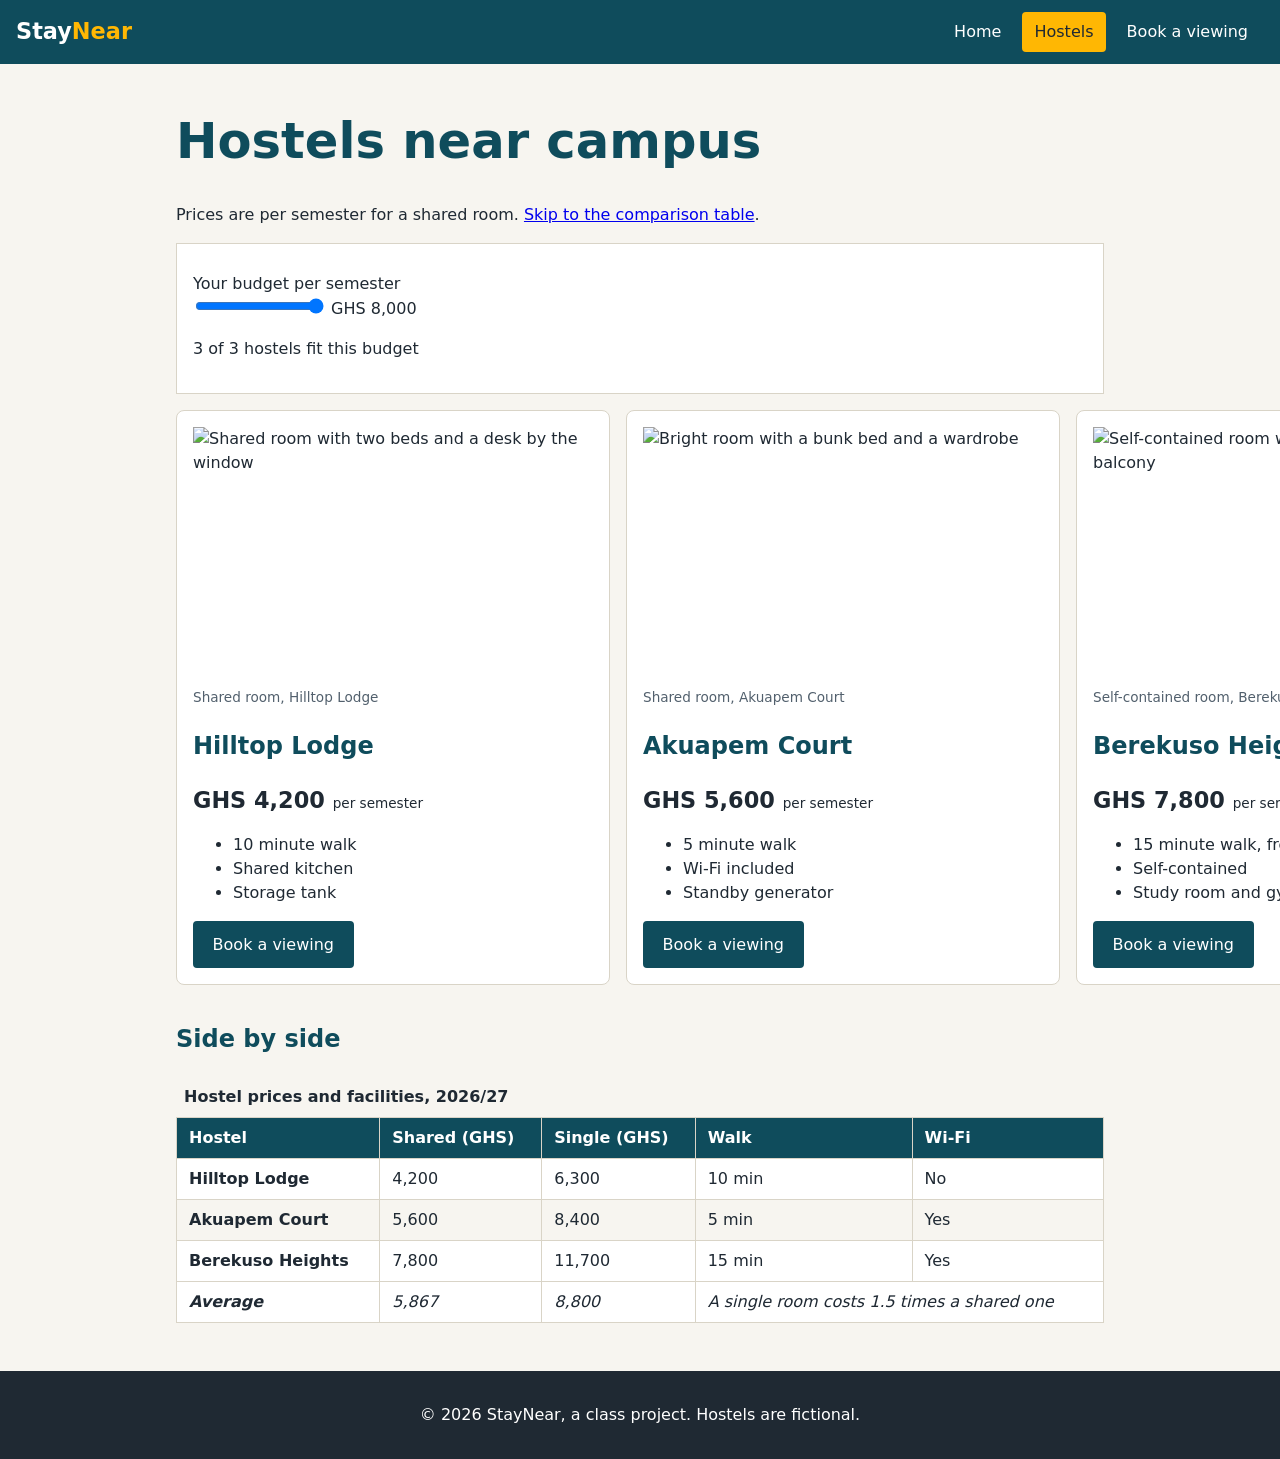
==== hostels.html @ d7c2fb5d "Add files via upload" ====
<!doctype html>
<html lang="en">
<head>
  <meta charset="utf-8">
  <meta name="viewport" content="width=device-width, initial-scale=1">
  <title>Hostels | StayNear</title>
  <meta name="description"
        content="Three student hostels compared by price and facilities.">
  <link rel="icon" href="images/favicon.svg" type="image/svg+xml">
  <link rel="stylesheet" href="styles.css">
  <script src="script.js" defer></script>
</head>
<body>
  <header class="site-header">
    <a class="brand" href="index.html">Stay<span>Near</span></a>
    <nav aria-label="Main">
      <ul class="nav-list">
        <li><a href="index.html">Home</a></li>
        <li><a href="hostels.html" aria-current="page">Hostels</a></li>
        <li><a href="book.html">Book a viewing</a></li>
      </ul>
    </nav>
  </header>

  <main>
    <h1>Hostels near campus</h1>
    <p>Prices are per semester for a shared room.
       <a href="#compare">Skip to the comparison table</a>.</p>

    <form class="budget" id="budget-form">
      <label for="budget">Your budget per semester</label>
      <input type="range" id="budget" name="budget"
             min="4000" max="8000" step="200" value="8000">
      <output id="budget-out" for="budget">GHS 8,000</output>
      <p id="match-count">3 of 3 hostels fit this budget</p>
    </form>

    <div class="cards">
      <article class="card" id="hilltop">
        <figure>
          <img src="images/room.svg" width="400" height="260" loading="lazy"
               alt="Shared room with two beds and a desk by the window">
          <figcaption>Shared room, Hilltop Lodge</figcaption>
        </figure>
        <h2>Hilltop Lodge</h2>
        <p class="price">GHS 4,200 <span>per semester</span></p>
        <ul>
          <li>10 minute walk</li>
          <li>Shared kitchen</li>
          <li>Storage tank</li>
        </ul>
        <a class="button" href="book.html?hostel=hilltop">Book a viewing</a>
      </article>

      <article class="card" id="akuapem">
        <figure>
          <img src="images/room.svg" width="400" height="260" loading="lazy"
               alt="Bright room with a bunk bed and a wardrobe">
          <figcaption>Shared room, Akuapem Court</figcaption>
        </figure>
        <h2>Akuapem Court</h2>
        <p class="price">GHS 5,600 <span>per semester</span></p>
        <ul>
          <li>5 minute walk</li>
          <li>Wi-Fi included</li>
          <li>Standby generator</li>
        </ul>
        <a class="button" href="book.html?hostel=akuapem">Book a viewing</a>
      </article>

      <article class="card" id="heights">
        <figure>
          <img src="images/room.svg" width="400" height="260" loading="lazy"
               alt="Self-contained room with a kitchenette and balcony">
          <figcaption>Self-contained room, Berekuso Heights</figcaption>
        </figure>
        <h2>Berekuso Heights</h2>
        <p class="price">GHS 7,800 <span>per semester</span></p>
        <ul>
          <li>15 minute walk, free shuttle</li>
          <li>Self-contained</li>
          <li>Study room and gym</li>
        </ul>
        <a class="button" href="book.html?hostel=heights">Book a viewing</a>
      </article>
    </div>

    <section id="compare">
      <h2>Side by side</h2>
      <div class="table-wrap">
        <table>
          <caption>Hostel prices and facilities, 2026/27</caption>
          <thead>
            <tr>
              <th scope="col">Hostel</th>
              <th scope="col">Shared (GHS)</th>
              <th scope="col">Single (GHS)</th>
              <th scope="col">Walk</th>
              <th scope="col">Wi-Fi</th>
            </tr>
          </thead>
          <tbody>
            <tr>
              <th scope="row">Hilltop Lodge</th>
              <td>4,200</td><td>6,300</td><td>10 min</td><td>No</td>
            </tr>
            <tr>
              <th scope="row">Akuapem Court</th>
              <td>5,600</td><td>8,400</td><td>5 min</td><td>Yes</td>
            </tr>
            <tr>
              <th scope="row">Berekuso Heights</th>
              <td>7,800</td><td>11,700</td><td>15 min</td><td>Yes</td>
            </tr>
          </tbody>
          <tfoot>
            <tr>
              <th scope="row">Average</th>
              <td>5,867</td><td>8,800</td>
              <td colspan="2">A single room costs 1.5 times a shared one</td>
            </tr>
          </tfoot>
        </table>
      </div>
    </section>
  </main>

  <footer class="site-footer">
    <p>&copy; 2026 StayNear, a class project. Hostels are fictional.</p>
  </footer>
</body>
</html>
---- styles.css ----
/* ===== 1. Reset and base (mobile first) ===== */
html {
  box-sizing: border-box;
}

*, *::before, *::after {
  box-sizing: inherit;
}

body {
  margin: 0;
  font-family: system-ui, sans-serif;
  line-height: 1.5;
  color: #1f2933;
  background-color: #f7f5f0;
}

main {
  max-width: 60rem;
  margin: 0 auto;
  padding: 1rem;
}

h1 {
  font-size: calc(1.5rem + 2vw);
  line-height: 1.15;
}

h1, h2 {
  color: #0f4c5c;
}

img {
  max-width: 100%;
  height: auto;
  display: block;
}

/* ===== 2. Header and navigation ===== */
.site-header {
  background-color: #0f4c5c;
  padding: 0.75rem 1rem;
}

.brand {
  color: white;
  font-size: 1.4rem;
  font-weight: bold;
  text-decoration: none;
}

.brand span {
  color: #ffb703;
}

.nav-list {
  list-style: none;
  margin: 0.5rem 0 0;
  padding: 0;
}

.nav-list li {
  display: inline-block;
  margin-right: 0.25rem;
}

.nav-list a {
  display: inline-block;
  padding: 0.5rem 0.75rem;
  color: white;
  text-decoration: none;
  border-radius: 4px;
}

.nav-list a:hover,
.nav-list a:focus {
  background-color: #1b6f85;
}

.nav-list a[aria-current="page"] {
  background-color: #ffb703;
  color: #1f2933;
}

/* ===== 3. Reusable pieces ===== */
.button {
  display: inline-block;
  padding: 0.6rem 1.1rem;
  border: 2px solid #0f4c5c;
  border-radius: 4px;
  background-color: #0f4c5c;
  color: white;
  font: inherit;
  text-decoration: none;
  cursor: pointer;
}

.button:hover {
  background-color: #1b6f85;
}

.button.plain {
  background-color: white;
  color: #0f4c5c;
}

.tip {
  margin: 2rem 0;
  padding: 1rem;
  border-left: 6px solid #ffb703;
  background-color: white;
}

.tip h2 {
  margin-top: 0;
}

dt {
  font-weight: bold;
  margin-top: 0.75rem;
}

dd {
  margin-left: 1rem;
}

.site-footer {
  margin-top: 2rem;
  padding: 1rem;
  background-color: #1f2933;
  color: white;
  text-align: center;
}

.site-footer a {
  color: #ffb703;
}

.is-hidden {
  display: none;
}

/* ===== 4. Hostel cards ===== */
.card {
  margin-bottom: 1rem;
  padding: 1rem;
  border: 1px solid #d9d4c7;
  border-radius: 8px;
  background-color: white;
}

.card figure {
  margin: 0;
}

.card figcaption {
  font-size: 0.85rem;
  color: #52606d;
}

.price {
  font-size: 1.4rem;
  font-weight: bold;
  margin: 0;
}

.price span {
  font-size: 0.85rem;
  font-weight: normal;
}

.budget {
  margin: 1rem 0;
  padding: 1rem;
  background-color: white;
  border: 1px solid #d9d4c7;
}

/* ===== 5. Table ===== */
.table-wrap {
  overflow-x: auto;
}

table {
  width: 100%;
  border-collapse: collapse;
  background-color: white;
}

caption {
  padding: 0.5rem;
  font-weight: bold;
  text-align: left;
}

th, td {
  padding: 0.5rem 0.75rem;
  border: 1px solid #d9d4c7;
  text-align: left;
}

thead th {
  background-color: #0f4c5c;
  color: white;
}

tbody tr:nth-child(even) {
  background-color: #f7f5f0;
}

tfoot {
  font-style: italic;
}

/* ===== 6. Form ===== */
fieldset {
  margin: 0 0 1rem;
  padding: 1rem;
  border: 1px solid #d9d4c7;
  background-color: white;
}

legend {
  padding: 0 0.5rem;
  font-weight: bold;
  color: #0f4c5c;
}

label {
  display: block;
  margin-top: 0.75rem;
}

input[type="text"], input[type="email"], input[type="tel"],
input[type="number"], input[type="date"], input[type="time"],
select, textarea {
  display: block;
  width: 100%;
  max-width: 24rem;
  padding: 0.5rem;
  border: 2px solid #9aa5b1;
  border-radius: 4px;
  font: inherit;
}

input:user-invalid, textarea:user-invalid {
  border-color: #c1121f;
}

input:user-valid {
  border-color: #2a9d8f;
}

.req {
  color: #c1121f;
}

.estimate {
  font-size: 1.25rem;
  font-weight: bold;
}

dialog {
  width: 90%;
  max-width: 28rem;
  border: 0;
  border-radius: 8px;
  padding: 1.5rem;
}

dialog::backdrop {
  background-color: rgb(0 0 0 / 0.5);
}

/* ===== 7. Wider screens ===== */
@media (min-width: 40em) {
  .site-header {
    display: flex;
    justify-content: space-between;
    align-items: center;
  }

  .nav-list {
    margin-top: 0;
  }

  .cards {
    display: flex;
    gap: 1rem;
  }

  .card {
    flex: 1;
  }
}

/* ===== 8. Print ===== */
@media print {
  .site-header, .site-footer, #print-btn {
    display: none;
  }
}
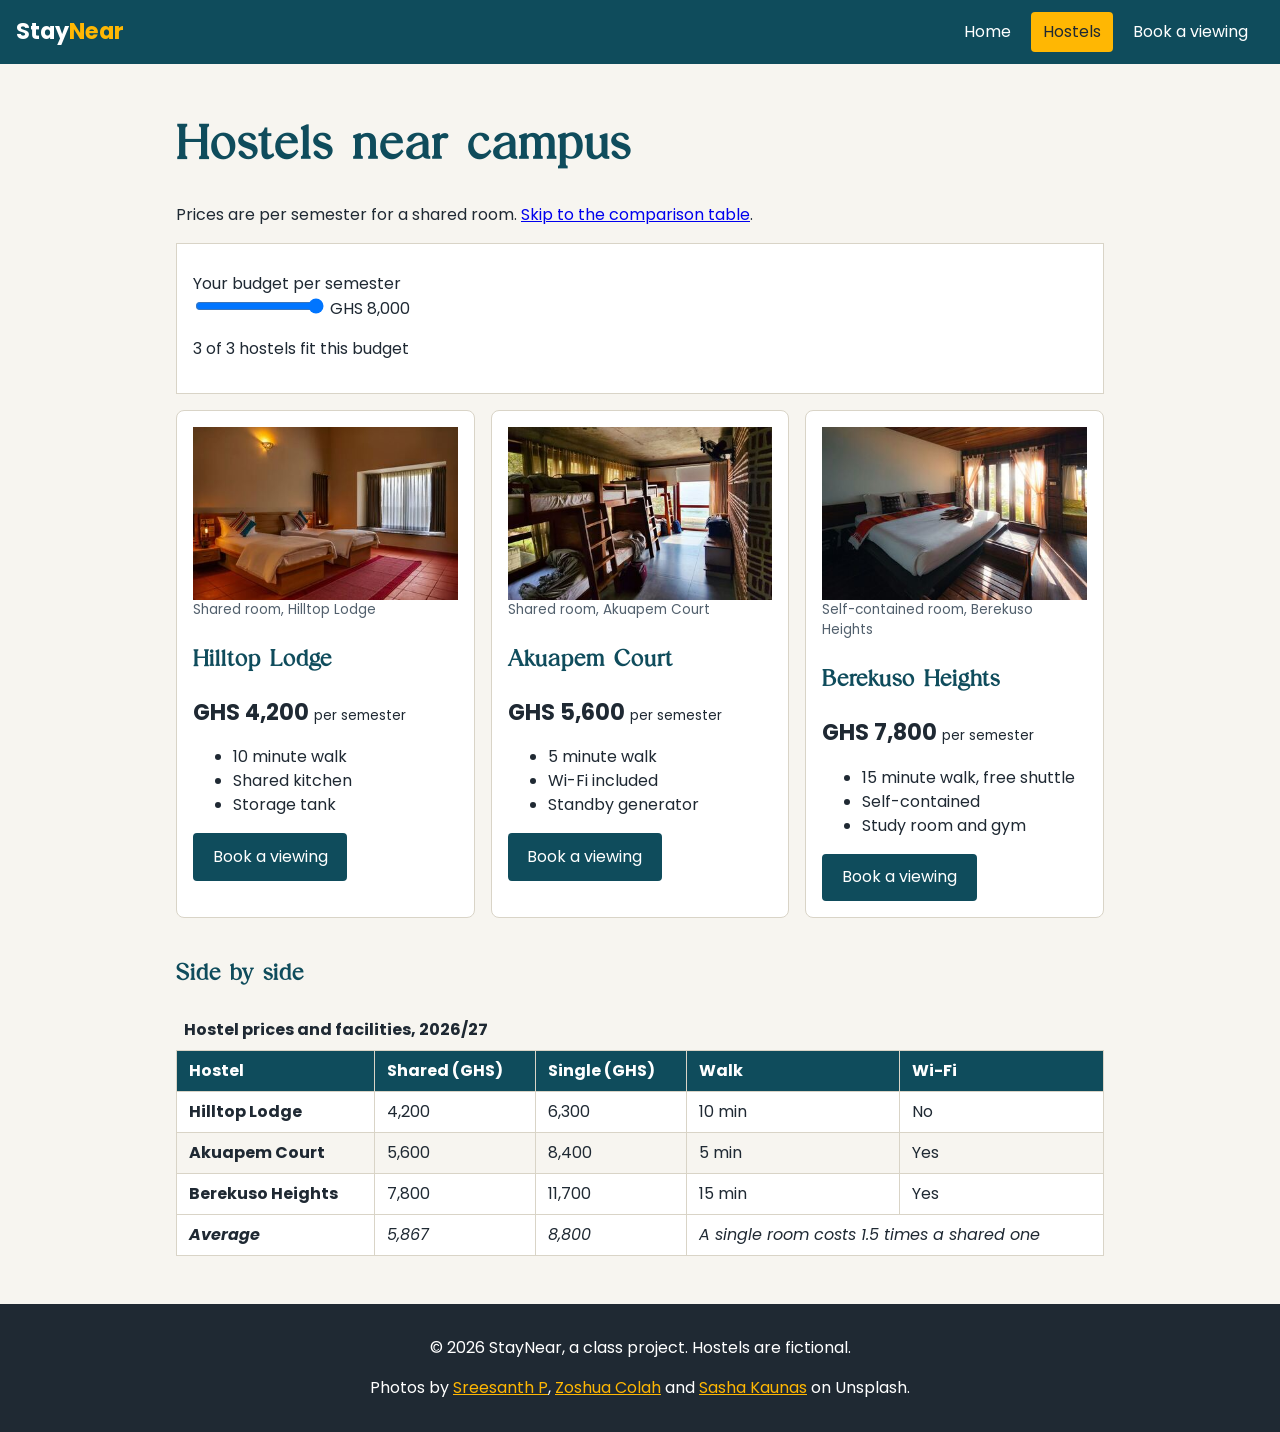
==== commit 29d7bb42: "Made changes to the fonts and also changed the images" ====
--- a/hostels.html
+++ b/hostels.html
@@ -38,8 +38,12 @@
     <div class="cards">
       <article class="card" id="hilltop">
         <figure>
-          <img src="images/room.svg" width="400" height="260" loading="lazy"
-               alt="Shared room with two beds and a desk by the window">
+          <img src="images/photos/hilltop-400.jpg"
+               srcset="images/photos/hilltop-400.jpg 400w,
+                       images/photos/hilltop-800.jpg 800w"
+               sizes="(min-width: 60rem) 270px, (min-width: 40em) calc((100vw - 8rem) / 3), calc(100vw - 4rem)"
+               width="400" height="260" loading="lazy"
+               alt="Warm shared room with two single beds, a red rug and a large window">
           <figcaption>Shared room, Hilltop Lodge</figcaption>
         </figure>
         <h2>Hilltop Lodge</h2>
@@ -54,8 +58,12 @@
 
       <article class="card" id="akuapem">
         <figure>
-          <img src="images/room.svg" width="400" height="260" loading="lazy"
-               alt="Bright room with a bunk bed and a wardrobe">
+          <img src="images/photos/akuapem-400.jpg"
+               srcset="images/photos/akuapem-400.jpg 400w,
+                       images/photos/akuapem-800.jpg 800w"
+               sizes="(min-width: 60rem) 270px, (min-width: 40em) calc((100vw - 8rem) / 3), calc(100vw - 4rem)"
+               width="400" height="260" loading="lazy"
+               alt="Dormitory room with wooden bunk beds and a bright window at the far end">
           <figcaption>Shared room, Akuapem Court</figcaption>
         </figure>
         <h2>Akuapem Court</h2>
@@ -70,8 +78,12 @@
 
       <article class="card" id="heights">
         <figure>
-          <img src="images/room.svg" width="400" height="260" loading="lazy"
-               alt="Self-contained room with a kitchenette and balcony">
+          <img src="images/photos/heights-400.jpg"
+               srcset="images/photos/heights-400.jpg 400w,
+                       images/photos/heights-800.jpg 800w"
+               sizes="(min-width: 60rem) 270px, (min-width: 40em) calc((100vw - 8rem) / 3), calc(100vw - 4rem)"
+               width="400" height="260" loading="lazy"
+               alt="Large bed beside wooden balcony doors, with sunlight through the curtains">
           <figcaption>Self-contained room, Berekuso Heights</figcaption>
         </figure>
         <h2>Berekuso Heights</h2>
@@ -127,6 +139,11 @@
 
   <footer class="site-footer">
     <p>&copy; 2026 StayNear, a class project. Hostels are fictional.</p>
+    <p>Photos by
+      <a href="https://unsplash.com/photos/NHVI1dkl6WU">Sreesanth P</a>,
+      <a href="https://unsplash.com/photos/TzMGehZmocI">Zoshua Colah</a> and
+      <a href="https://unsplash.com/photos/Fk9d0cxYqC4">Sasha Kaunas</a>
+      on Unsplash.</p>
   </footer>
 </body>
 </html>
--- a/styles.css
+++ b/styles.css
@@ -1,3 +1,51 @@
+@font-face {
+  font-family: "Poppins";
+  src: url("fonts/Poppins-Regular.woff2") format("woff2");
+  font-weight: normal;
+  font-style: normal;
+  font-display: swap;
+}
+
+@font-face {
+  font-family: "Poppins";
+  src: url("fonts/Poppins-Italic.woff2") format("woff2");
+  font-weight: normal;
+  font-style: italic;
+  font-display: swap;
+}
+
+@font-face {
+  font-family: "Poppins";
+  src: url("fonts/Poppins-Bold.woff2") format("woff2");
+  font-weight: bold;
+  font-style: normal;
+  font-display: swap;
+}
+
+@font-face {
+  font-family: "Poppins";
+  src: url("fonts/Poppins-BoldItalic.woff2") format("woff2");
+  font-weight: bold;
+  font-style: italic;
+  font-display: swap;
+}
+
+@font-face {
+  font-family: "Editorial Today";
+  src: url("fonts/EditorialToday-Regular.woff2") format("woff2");
+  font-weight: normal;
+  font-style: normal;
+  font-display: swap;
+}
+
+@font-face {
+  font-family: "Editorial Today";
+  src: url("fonts/EditorialToday-Bold.woff2") format("woff2");
+  font-weight: bold;
+  font-style: normal;
+  font-display: swap;
+}
+
 /* ===== 1. Reset and base (mobile first) ===== */
 html {
   box-sizing: border-box;
@@ -9,7 +57,7 @@
 
 body {
   margin: 0;
-  font-family: system-ui, sans-serif;
+  font-family: "Poppins", system-ui, sans-serif;
   line-height: 1.5;
   color: #1f2933;
   background-color: #f7f5f0;
@@ -27,6 +75,7 @@
 }
 
 h1, h2 {
+  font-family: "Editorial Today", Georgia, serif;
   color: #0f4c5c;
 }
 
